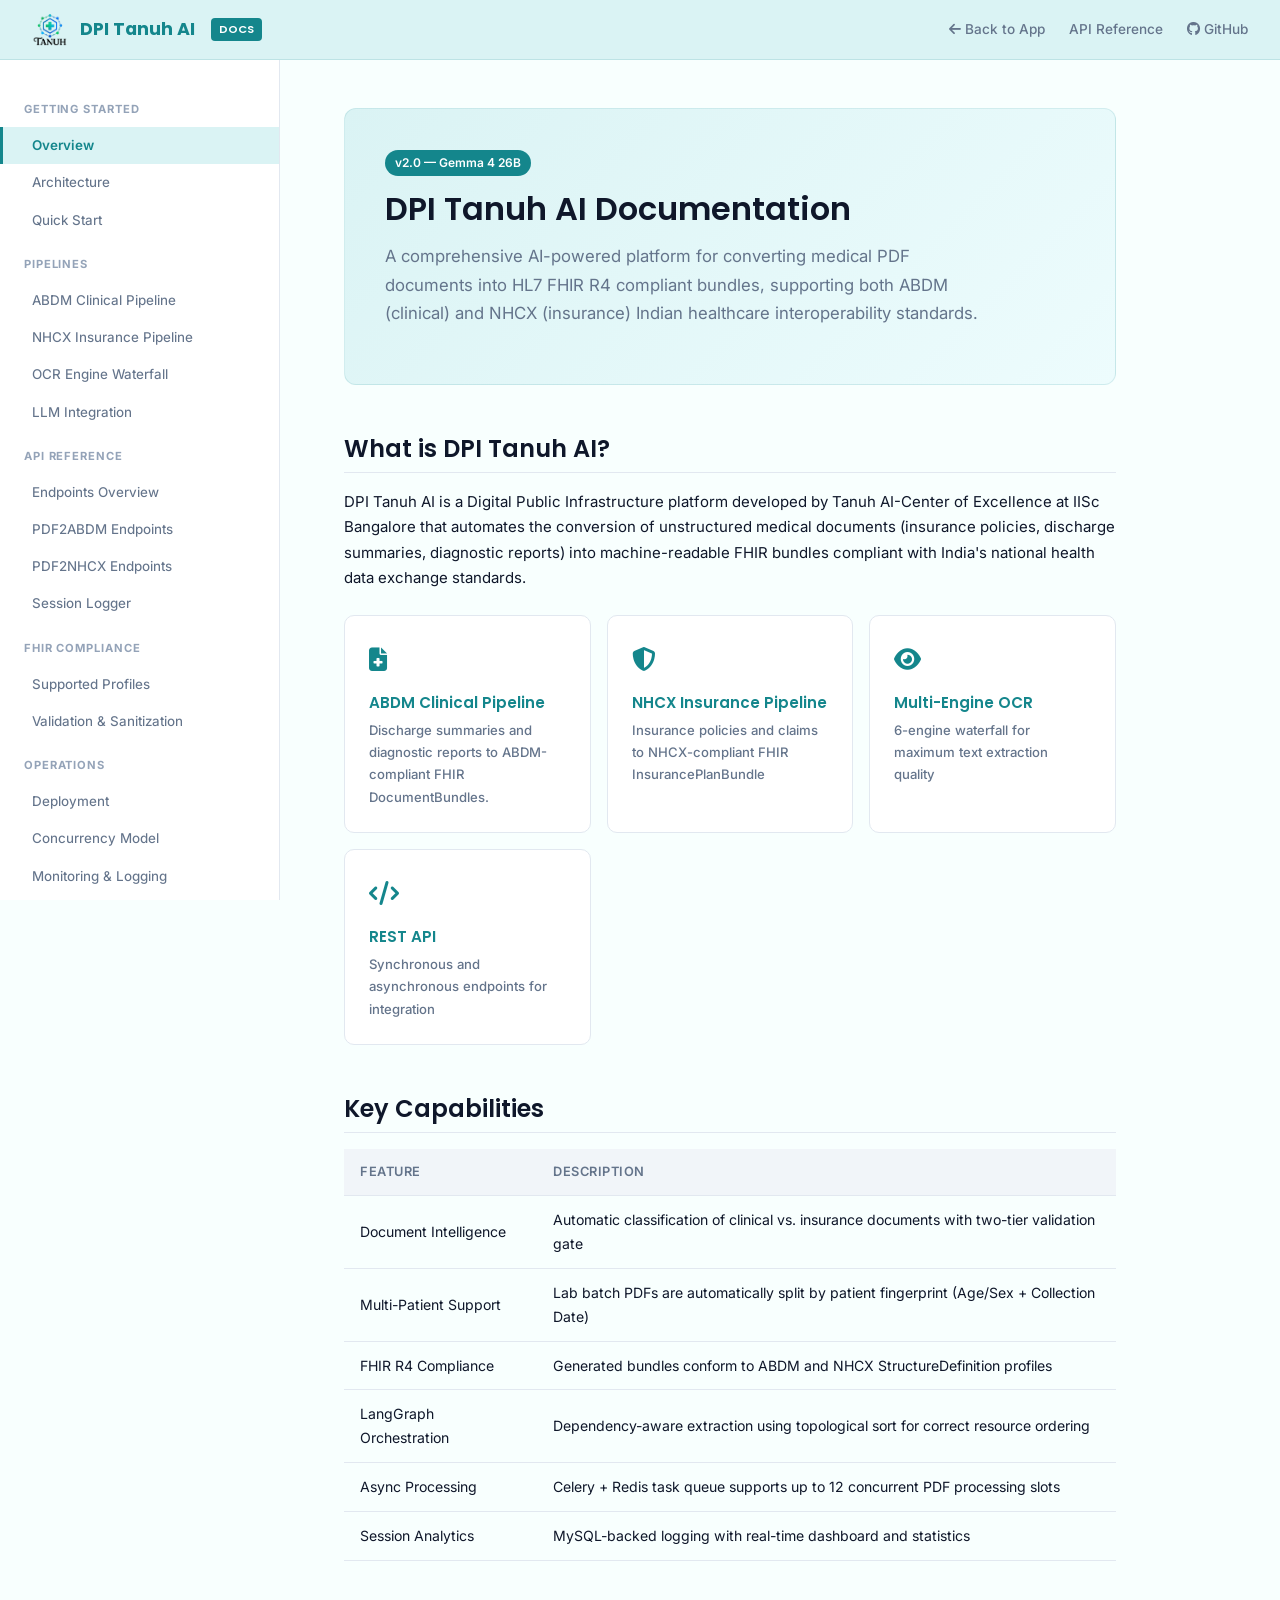
==== frontend/docs/index.html @ 80ee1843 "Documentation part added" ====
<!DOCTYPE html>
<html lang="en">
<head>
    <meta charset="UTF-8">
    <meta name="viewport" content="width=device-width, initial-scale=1.0">
    <title>Documentation | DPI Tanuh AI</title>
    <link rel="icon" type="image/png" href="../assets/tanuh.png">
    <link rel="stylesheet" href="style.css">
    <link href="https://fonts.googleapis.com/css2?family=Inter:wght@400;450;500;600&family=Poppins:wght@600;700&family=JetBrains+Mono:wght@400;600&display=swap" rel="stylesheet">
    <link rel="stylesheet" href="https://cdnjs.cloudflare.com/ajax/libs/font-awesome/6.4.0/css/all.min.css">
</head>
<body>

<!-- Top Bar -->
<nav class="docs-topbar">
    <a href="../index.html" class="topbar-brand">
        <img src="../assets/tanuh.png" alt="Tanuh AI">
        <span>DPI Tanuh AI</span>
        <span class="docs-badge">DOCS</span>
    </a>
    <div class="topbar-links">
        <a href="../index.html"><i class="fas fa-arrow-left"></i> Back to App</a>
        <a href="#api-reference" onclick="navigateTo('api-reference')">API Reference</a>
        <a href="https://github.com/tanuh-bcd" target="_blank"><i class="fab fa-github"></i> GitHub</a>
    </div>
</nav>

<!-- Layout -->
<div class="docs-layout">
    <!-- Sidebar -->
    <aside class="docs-sidebar">
        <div class="sidebar-section">
            <div class="sidebar-section-title">Getting Started</div>
            <a href="#overview" class="sidebar-link active" onclick="navigateTo('overview')">Overview</a>
            <a href="#architecture" class="sidebar-link" onclick="navigateTo('architecture')">Architecture</a>
            <a href="#quickstart" class="sidebar-link" onclick="navigateTo('quickstart')">Quick Start</a>
        </div>
        <div class="sidebar-section">
            <div class="sidebar-section-title">Pipelines</div>
            <a href="#pipeline-abdm" class="sidebar-link" onclick="navigateTo('pipeline-abdm')">ABDM Clinical Pipeline</a>
            <a href="#pipeline-nhcx" class="sidebar-link" onclick="navigateTo('pipeline-nhcx')">NHCX Insurance Pipeline</a>
            <a href="#ocr-engines" class="sidebar-link" onclick="navigateTo('ocr-engines')">OCR Engine Waterfall</a>
            <a href="#llm-integration" class="sidebar-link" onclick="navigateTo('llm-integration')">LLM Integration</a>
        </div>
        <div class="sidebar-section">
            <div class="sidebar-section-title">API Reference</div>
            <a href="#api-reference" class="sidebar-link" onclick="navigateTo('api-reference')">Endpoints Overview</a>
            <a href="#api-abdm" class="sidebar-link" onclick="navigateTo('api-abdm')">PDF2ABDM Endpoints</a>
            <a href="#api-nhcx" class="sidebar-link" onclick="navigateTo('api-nhcx')">PDF2NHCX Endpoints</a>
            <a href="#api-session" class="sidebar-link" onclick="navigateTo('api-session')">Session Logger</a>
        </div>
        <div class="sidebar-section">
            <div class="sidebar-section-title">FHIR Compliance</div>
            <a href="#fhir-profiles" class="sidebar-link" onclick="navigateTo('fhir-profiles')">Supported Profiles</a>
            <a href="#fhir-validation" class="sidebar-link" onclick="navigateTo('fhir-validation')">Validation &amp; Sanitization</a>
        </div>
        <div class="sidebar-section">
            <div class="sidebar-section-title">Operations</div>
            <a href="#deployment" class="sidebar-link" onclick="navigateTo('deployment')">Deployment</a>
            <a href="#concurrency" class="sidebar-link" onclick="navigateTo('concurrency')">Concurrency Model</a>
            <a href="#monitoring" class="sidebar-link" onclick="navigateTo('monitoring')">Monitoring &amp; Logging</a>
        </div>
    </aside>

    <!-- Main Content -->
    <main class="docs-main">

        <!-- Overview Section -->
        <section id="overview" class="doc-section active">
            <div class="docs-hero">
                <span class="version-badge">v2.0 &mdash; Gemma 4 26B</span>
                <h1>DPI Tanuh AI Documentation</h1>
                <p>A comprehensive AI-powered platform for converting medical PDF documents into HL7 FHIR R4 compliant bundles, supporting both ABDM (clinical) and NHCX (insurance) Indian healthcare interoperability standards.</p>
            </div>

            <h2>What is DPI Tanuh AI?</h2>
            <p>DPI Tanuh AI is a Digital Public Infrastructure platform developed by Tanuh AI-Center of Excellence at IISc Bangalore that automates the conversion of unstructured medical documents (insurance policies, discharge summaries, diagnostic reports) into machine-readable FHIR bundles compliant with India's national health data exchange standards.</p>

            <div class="card-grid">
                <a class="doc-card" href="#pipeline-abdm" onclick="navigateTo('pipeline-abdm')">
                    <div class="card-icon"><i class="fas fa-file-medical" style="color: var(--primary)"></i></div>
                    <h4>ABDM Clinical Pipeline</h4>
                    <p>Discharge summaries and diagnostic reports to ABDM-compliant FHIR DocumentBundles.</p>
                </a>
                <a class="doc-card" href="#pipeline-nhcx" onclick="navigateTo('pipeline-nhcx')">
                    <div class="card-icon"><i class="fas fa-shield-alt" style="color: var(--primary)"></i></div>
                    <h4>NHCX Insurance Pipeline</h4>
                    <p>Insurance policies and claims to NHCX-compliant FHIR InsurancePlanBundle</p>
                </a>
                <a class="doc-card" href="#ocr-engines" onclick="navigateTo('ocr-engines')">
                    <div class="card-icon"><i class="fas fa-eye" style="color: var(--primary)"></i></div>
                    <h4>Multi-Engine OCR</h4>
                    <p>6-engine waterfall for maximum text extraction quality</p>
                </a>
                <a class="doc-card" href="#api-reference" onclick="navigateTo('api-reference')">
                    <div class="card-icon"><i class="fas fa-code" style="color: var(--primary)"></i></div>
                    <h4>REST API</h4>
                    <p>Synchronous and asynchronous endpoints for integration</p>
                </a>
            </div>

            <h2>Key Capabilities</h2>
            <table>
                <thead>
                    <tr><th>Feature</th><th>Description</th></tr>
                </thead>
                <tbody>
                    <tr><td>Document Intelligence</td><td>Automatic classification of clinical vs. insurance documents with two-tier validation gate</td></tr>
                    <tr><td>Multi-Patient Support</td><td>Lab batch PDFs are automatically split by patient fingerprint (Age/Sex + Collection Date)</td></tr>
                    <tr><td>FHIR R4 Compliance</td><td>Generated bundles conform to ABDM and NHCX StructureDefinition profiles</td></tr>
                    <tr><td>LangGraph Orchestration</td><td>Dependency-aware extraction using topological sort for correct resource ordering</td></tr>
                    <tr><td>Async Processing</td><td>Celery + Redis task queue supports up to 12 concurrent PDF processing slots</td></tr>
                    <tr><td>Session Analytics</td><td>MySQL-backed logging with real-time dashboard and statistics</td></tr>
                </tbody>
            </table>
        </section>

        <!-- Architecture Section -->
        <section id="architecture" class="doc-section">
            <h1>System Architecture</h1>
            <p>The platform consists of 6 Docker microservices orchestrated via Docker Compose, communicating over an internal Docker network.</p>

            <div class="flow-diagram">
                                        +------------------+
                                        |    Frontend      |
                                        |  (Apache :8080)  |
                                        +--------+---------+
                                                 |
                          +----------------------+----------------------+
                          |                      |                      |
                +---------v--------+   +---------v--------+   +--------v---------+
                |   pdf2abdm       |   |   pdf2nhcx       |   | session-logger   |
                |  (FastAPI :8000) |   |  (FastAPI :8001) |   | (FastAPI :8002)  |
                +---------+--------+   +---------+--------+   +--------+---------+
                          |                      |                      |
                          +----------+-----------+                      |
                                     |                                  |
                          +----------v-----------+           +----------v----------+
                          |     Celery Workers   |           |   Cloud SQL MySQL   |
                          |  (3 replicas x 4)    |           |  (34.14.140.183)    |
                          +----------+-----------+           +---------------------+
                                     |
                          +----------v-----------+
                          |     Redis            |
                          |  (Broker + Backend)  |
                          +----------+-----------+
                                     |
                          +----------v-----------+
                          |   Vertex AI (LLM)    |
                          |   Gemma 4 26B MaaS   |
                          +----------------------+</div>

            <h2>Service Overview</h2>
            <table>
                <thead>
                    <tr><th>Service</th><th>Port</th><th>Role</th></tr>
                </thead>
                <tbody>
                    <tr><td><code>frontend</code></td><td>8080</td><td>Static SPA + reverse proxy (Apache httpd)</td></tr>
                    <tr><td><code>pdf2abdm</code></td><td>8000</td><td>Clinical document pipeline (ABDM profiles)</td></tr>
                    <tr><td><code>pdf2nhcx</code></td><td>8001</td><td>Insurance document pipeline (NHCX profiles)</td></tr>
                    <tr><td><code>celery-worker</code></td><td>&mdash;</td><td>Background task processing (3 replicas, concurrency=4)</td></tr>
                    <tr><td><code>session-logger</code></td><td>8002</td><td>Session logging and analytics API</td></tr>
                    <tr><td><code>redis</code></td><td>6379</td><td>Task broker, result backend, progress store</td></tr>
                </tbody>
            </table>

            <h2>Request Flow</h2>
            <div class="pipeline-steps">
                <div class="pipeline-step">
                    <h4>1. Client Upload</h4>
                    <p>PDF uploaded via frontend or API. Apache proxies to correct backend service.</p>
                </div>
                <div class="pipeline-step">
                    <h4>2. Document Validation Gate</h4>
                    <p>Two-tier classifier (keyword heuristic + LLM fallback) rejects misrouted documents.</p>
                </div>
                <div class="pipeline-step">
                    <h4>3. OCR Extraction</h4>
                    <p>6-engine waterfall extracts text with intelligent fallback for scanned/complex PDFs.</p>
                </div>
                <div class="pipeline-step">
                    <h4>4. LLM-Powered FHIR Extraction</h4>
                    <p>LangGraph StateGraph orchestrates Gemma 4 26B calls in dependency order.</p>
                </div>
                <div class="pipeline-step">
                    <h4>5. Post-Processing &amp; Validation</h4>
                    <p>Sanitization fixes common LLM hallucinations, bundle assembly, PDF embedding.</p>
                </div>
                <div class="pipeline-step">
                    <h4>6. Result Delivery</h4>
                    <p>FHIR bundle stored in Redis (24h TTL), uploaded to GCS, session logged to MySQL.</p>
                </div>
            </div>
        </section>

        <!-- Quick Start Section -->
        <section id="quickstart" class="doc-section">
            <h1>Quick Start</h1>
            <p>Get the platform running locally in minutes with Docker Compose.</p>

            <h2>Prerequisites</h2>
            <ul>
                <li>Docker &amp; Docker Compose v2+</li>
                <li>Google Cloud service account with Vertex AI access</li>
                <li>At least 8GB RAM available for containers</li>
            </ul>

            <h2>Environment Setup</h2>
            <p>Create a <code>.env</code> file in the project root:</p>
            <pre><code>GOOGLE_CLOUD_PROJECT=your-gcp-project-id
GOOGLE_APPLICATION_CREDENTIALS=/path/to/service-account.json
REDIS_URL=redis://redis:6379/0
GCS_BUCKET=your-bucket-name
SESSION_LOGGER_URL=http://session-logger:8002
DB_HOST=34.14.140.183
DB_NAME=nhcx
DB_USER=your-db-user
DB_PASSWORD=your-db-password</code></pre>

            <h2>Launch</h2>
            <pre><code># Clone the repository
git clone https://github.com/tanuh-bcd/NHCX_HACKATHON.git
cd NHCX_HACKATHON

# Start all services
docker compose up --build -d

# Verify services
docker compose ps</code></pre>

            <div class="callout callout-info">
                <strong>Ports</strong>
                Frontend: <code>http://localhost:8080</code> | ABDM API: <code>:8000</code> | NHCX API: <code>:8001</code> | Logger: <code>:8002</code>
            </div>

            <h2>Test a Conversion</h2>
            <pre><code># Synchronous (waits for result)
curl -X POST http://localhost:8080/pdf2nhcx \
  -F "file=@insurance_policy.pdf" \
  -F "model=gemma4"

# Asynchronous (returns task ID immediately)
curl -X POST http://localhost:8080/pdf2nhcx/submit \
  -F "file=@insurance_policy.pdf"

# Poll for result
curl http://localhost:8080/pdf2nhcx/task-result/{task_id}</code></pre>
        </section>

        <!-- ABDM Pipeline Section -->
        <section id="pipeline-abdm" class="doc-section">
            <h1>ABDM Clinical Pipeline</h1>
            <p>The pdf2abdm service converts clinical medical documents (discharge summaries, diagnostic reports) into FHIR R4 DocumentBundles conforming to Ayushman Bharat Digital Mission profiles.</p>

            <h2>Supported Document Types</h2>
            <table>
                <thead>
                    <tr><th>Artifact</th><th>Description</th><th>Mandatory Resources</th></tr>
                </thead>
                <tbody>
                    <tr>
                        <td><code>DischargeSummaryRecord</code></td>
                        <td>Inpatient discharge documents</td>
                        <td>Patient, Encounter, Practitioner, Organization, Condition, Procedure, Observation, DocumentReference</td>
                    </tr>
                    <tr>
                        <td><code>DiagnosticReportRecord</code></td>
                        <td>Lab and imaging reports</td>
                        <td>Patient, Practitioner, Organization, DiagnosticReportLab, Observation, DocumentReference</td>
                    </tr>
                </tbody>
            </table>

            <h2>Pipeline Flow</h2>
            <div class="pipeline-steps">
                <div class="pipeline-step">
                    <h4>1. Multi-Engine OCR</h4>
                    <p>PDF text extraction via 6-engine waterfall. Scanned documents automatically trigger VLM/Tesseract fallback.</p>
                </div>
                <div class="pipeline-step">
                    <h4>2. Patient Grouping (Lab Reports)</h4>
                    <p>For diagnostic batch PDFs: pages grouped by Age/Sex + Collection Date fingerprint. Discharge summaries bypass this step.</p>
                </div>
                <div class="pipeline-step">
                    <h4>3. Document Classification</h4>
                    <p>LLM-based classifier selects clinical artifact type and identifies additional FHIR resources present in the text.</p>
                </div>
                <div class="pipeline-step">
                    <h4>4. LangGraph Extraction</h4>
                    <p>Dependency-resolved workflow extracts each FHIR resource using rulebook-driven prompts. Cross-references maintained via ID registry.</p>
                </div>
                <div class="pipeline-step">
                    <h4>5. Bundle Assembly</h4>
                    <p>Resources assembled into FHIR DocumentBundle with proper fullUrl references, PDF binary embedded as base64.</p>
                </div>
            </div>

            <h2>Multi-Patient Handling</h2>
            <p>Lab batch PDFs (e.g., multiple patients' blood work in one PDF) are detected by the presence of <code>Age/Sex</code> and <code>Collection Date</code> fields. When detected:</p>
            <ul>
                <li>Pages are grouped by patient fingerprint</li>
                <li>Each patient group produces an independent FHIR bundle</li>
                <li>Non-batch documents (discharge summaries) are always treated as single-patient</li>
            </ul>

            <div class="callout callout-warning">
                <strong>Document Gate</strong>
                Non-clinical documents (insurance PDFs, unrelated files) are rejected with HTTP 422 before any LLM processing occurs, saving compute resources.
            </div>
        </section>

        <!-- NHCX Pipeline Section -->
        <section id="pipeline-nhcx" class="doc-section">
            <h1>NHCX Insurance Pipeline</h1>
            <p>The pdf2nhcx service converts insurance documents into FHIR R4 <code>InsurancePlanBundle</code> resources conforming to National Health Claims Exchange standards. All insurance document types are converted into this single bundle format.</p>

            <h2>Input &amp; Output</h2>
            <p>The pipeline accepts any insurance-related PDF document (health insurance policies, claims, etc.) as input. The output is always a single <strong>InsurancePlanBundle</strong> — a FHIR Bundle of type <code>collection</code> containing InsurancePlan, Organization, Condition, DocumentReference, and other relevant resources extracted from the document.</p>

            <h2>Resource Dependency Graph</h2>
            <p>NHCX resources have strict ordering requirements. The pipeline uses topological sorting to ensure dependencies are resolved before dependent resources are extracted:</p>

            <div class="flow-diagram">
  Organization ──────────┐
                         v
  InsurancePlan ─────────┤
                         v
  InsurancePlanBundle ───┘

  Independent: Binary, DocumentReference, Condition, Patient, Practitioner</div>

            <h2>Pipeline Steps</h2>
            <div class="pipeline-steps">
                <div class="pipeline-step">
                    <h4>1. OCR + Distillation</h4>
                    <p>Multi-engine OCR extracts raw text, then 8 LLM calls distill structured information from the entire text.</p>
                </div>
                <div class="pipeline-step">
                    <h4>2. Document Type Gate</h4>
                    <p>Classifier validates the document is actually an insurance document. Clinical docs are rejected with a redirect message.</p>
                </div>
                <div class="pipeline-step">
                    <h4>3. NHCX Resource Selection</h4>
                    <p>LLM identifies which insurance-specific FHIR resources are present in the document.</p>
                </div>
                <div class="pipeline-step">
                    <h4>4. LangGraph Extraction (Dependency-Ordered)</h4>
                    <p>Each resource extracted via dedicated LLM call with NHCX rulebook (StructureDefinition JSON) loaded into prompt context.</p>
                </div>
                <div class="pipeline-step">
                    <h4>5. Sanitization &amp; Assembly</h4>
                    <p><code>sanitize_fhir_resource()</code> fixes hallucinated types, missing required fields, invalid code systems. Bundle assembled with InsurancePlan first.</p>
                </div>
                <div class="pipeline-step">
                    <h4>6. PDF Embedding &amp; Upload</h4>
                    <p>Original PDF embedded as base64 Binary resource. Final bundle uploaded to GCS and cached in Redis.</p>
                </div>
            </div>

            <h2>Rulebook-Driven Extraction</h2>
            <p>Each FHIR resource type has a corresponding StructureDefinition JSON file (40+ rulebooks) loaded into the LLM prompt. This ensures generated resources conform to the exact field constraints, cardinality rules, and terminology bindings defined by NHCX.</p>

            <div class="callout callout-info">
                <strong>Cross-Reference Integrity</strong>
                An <code>id_registry</code> dictionary tracks generated resource IDs across the workflow, ensuring that references (e.g., InsurancePlan referencing Organization) use correct UUIDs.
            </div>
        </section>

        <!-- OCR Engines Section -->
        <section id="ocr-engines" class="doc-section">
            <h1>OCR Engine Waterfall</h1>
            <p>The platform employs a 6-engine waterfall strategy to maximize text extraction quality across diverse PDF types (digital, scanned, handwritten, complex layouts).</p>

            <h2>Engine Priority Order</h2>
            <table>
                <thead>
                    <tr><th>#</th><th>Engine</th><th>Technology</th><th>Best For</th><th>Fallback Trigger</th></tr>
                </thead>
                <tbody>
                    <tr><td>1</td><td><strong>PyPDF</strong></td><td>Native PDF text layer</td><td>Clean digital PDFs</td><td>&lt;50 chars/page (scanned PDF)</td></tr>
                    <tr><td>2</td><td><strong>Chandra2</strong></td><td>VLM 4B (datalab/chandra2)</td><td>Complex layouts, handwriting</td><td>GPU unavailable or model error</td></tr>
                    <tr><td>3</td><td><strong>Docling</strong></td><td>IBM Structural Parser</td><td>Tables, structured documents</td><td>Parse failure or empty output</td></tr>
                    <tr><td>4</td><td><strong>LightOn</strong></td><td>PyMuPDF4LLM</td><td>Fast digital extraction</td><td>Empty or insufficient text</td></tr>
                    <tr><td>5</td><td><strong>Surya</strong></td><td>Transformer OCR</td><td>90+ languages, 2x resolution</td><td>Low confidence scores</td></tr>
                    <tr><td>6</td><td><strong>Chandra</strong></td><td>Tesseract (300 DPI)</td><td>Last resort, any document</td><td>Final fallback (always succeeds)</td></tr>
                </tbody>
            </table>

            <h2>Design Rationale</h2>
            <ul>
                <li><strong>Fast path first:</strong> PyPDF is near-instant for digital PDFs (majority of insurance documents)</li>
                <li><strong>VLM for quality:</strong> Chandra2 (4B parameter model) understands document layout semantically</li>
                <li><strong>Structural parsing:</strong> Docling preserves tables and hierarchical structure</li>
                <li><strong>Never fail:</strong> Tesseract as final fallback ensures every PDF produces some output</li>
            </ul>

            <h2>Output Normalization</h2>
            <p>All engines produce output through a common normalizer that generates uniform Markdown with:</p>
            <ul>
                <li>YAML front-matter (engine used, page count, confidence)</li>
                <li><code>&lt;!-- PAGE N --&gt;</code> markers for page boundaries</li>
                <li>Consistent heading levels and table formatting</li>
            </ul>

            <div class="callout callout-success">
                <strong>GPU Optimization</strong>
                Chandra2 (VLM) requires 8-12GB VRAM. When no GPU is available, the waterfall automatically skips to Docling, maintaining service availability without hardware dependency.
            </div>
        </section>

        <!-- LLM Integration Section -->
        <section id="llm-integration" class="doc-section">
            <h1>LLM Integration</h1>
            <p>The platform uses Google's Gemma 4 26B model via Vertex AI Model-as-a-Service for all inference tasks.</p>

            <h2>Model Configuration</h2>
            <table>
                <thead>
                    <tr><th>Parameter</th><th>Value</th></tr>
                </thead>
                <tbody>
                    <tr><td>Model</td><td><code>publishers/google/models/gemma-4-26b-a4b-it-maas</code></td></tr>
                    <tr><td>Provider</td><td>Google Vertex AI (Model-as-a-Service)</td></tr>
                    <tr><td>Temperature</td><td>0.1 (deterministic extraction)</td></tr>
                    <tr><td>Max Tokens</td><td>65,536</td></tr>
                    <tr><td>Context Window</td><td>128K tokens</td></tr>
                </tbody>
            </table>

            <h2>LangChain Integration</h2>
            <p>Two LangChain wrapper libraries are used:</p>
            <table>
                <thead>
                    <tr><th>Service</th><th>Library</th><th>Class</th></tr>
                </thead>
                <tbody>
                    <tr><td>pdf2abdm</td><td><code>langchain_google_vertexai</code></td><td><code>ChatVertexAI</code></td></tr>
                    <tr><td>pdf2nhcx</td><td><code>langchain_google_genai</code></td><td><code>ChatGoogleGenerativeAI</code></td></tr>
                </tbody>
            </table>
            <p>Both connect to the same Vertex AI backend. Token refresh is handled automatically via <code>get_llm()</code> factory pattern (fresh client per call avoids stale credentials).</p>

            <h2>LLM Call Budget Per Document</h2>
            <table>
                <thead>
                    <tr><th>Stage</th><th>Calls</th><th>Purpose</th></tr>
                </thead>
                <tbody>
                    <tr><td>Distillation</td><td>~8 </td><td>Structured text extraction from raw OCR</td></tr>
                    <tr><td>Classification</td><td>1</td><td>Document type + resource selection</td></tr>
                    <tr><td>FHIR Extraction</td><td>~6</td><td>One call per resource type (Organization, InsurancePlan, etc.)</td></tr>
                    <tr><td><strong>Total</strong></td><td><strong>~15</strong></td><td>Per Insurance PDF</td></tr>
                </tbody>
            </table>

            <h2>LangGraph Workflow</h2>
            <p>The extraction workflow is built as a LangGraph <code>StateGraph</code> with:</p>
            <ul>
                <li><strong>Shared state:</strong> <code>AgentState</code> TypedDict carries text, ID registry, and extracted resources</li>
                <li><strong>Node factory:</strong> <code>create_insurance_node()</code> generates a node for each resource type</li>
                <li><strong>Topological ordering:</strong> Dependencies resolved automatically (Organization before InsurancePlan)</li>
                <li><strong>Assembly node:</strong> Final node collects all resources into ordered bundle</li>
            </ul>
        </section>

        <!-- API Reference Section -->
        <section id="api-reference" class="doc-section">
            <h1>API Reference</h1>
            <p>The platform exposes RESTful APIs through two backend services. All endpoints accept multipart form uploads and return JSON.</p>

            <div class="callout callout-info">
                <strong>Base URL</strong>
                Production: <code>https://dpi.tanuh.ai</code> | Local: <code>http://localhost:8080</code>
            </div>

            <h2>Authentication</h2>
            <p>Currently, the API does not require authentication tokens. Rate limiting is applied at the infrastructure level.</p>

            <h2>Common Response Format</h2>
            <pre><code>{
  "status": "completed" | "failed" | "rejected",
  "task_id": "uuid-string",
  "doc_type": "InsurancePolicy",
  "bundle": { ... FHIR Bundle ... },
  "model_used": "gemma4",
  "error": "string (only on failure)"
}</code></pre>

            <h2>Services</h2>
            <div class="card-grid">
                <a class="doc-card" href="#api-abdm" onclick="navigateTo('api-abdm')">
                    <div class="card-icon"><i class="fas fa-file-medical" style="color: var(--primary)"></i></div>
                    <h4>PDF2ABDM</h4>
                    <p>Clinical documents &rarr; FHIR DocumentBundle</p>
                </a>
                <a class="doc-card" href="#api-nhcx" onclick="navigateTo('api-nhcx')">
                    <div class="card-icon"><i class="fas fa-shield-alt" style="color: var(--primary)"></i></div>
                    <h4>PDF2NHCX</h4>
                    <p>Insurance documents &rarr; FHIR InsurancePlanBundle</p>
                </a>
                <a class="doc-card" href="#api-session" onclick="navigateTo('api-session')">
                    <div class="card-icon"><i class="fas fa-chart-line" style="color: var(--primary)"></i></div>
                    <h4>Session Logger</h4>
                    <p>Analytics, logs, and processing statistics</p>
                </a>
            </div>
        </section>

        <!-- API ABDM Section -->
        <section id="api-abdm" class="doc-section">
            <h1>PDF2ABDM Endpoints</h1>
            <p>Clinical document conversion API. Accepts discharge summaries and diagnostic reports.</p>

            <div class="endpoint-block">
                <div class="endpoint-header">
                    <span class="method method-post">POST</span>
                    <code>/pdf2abdm</code>
                </div>
                <div class="endpoint-body">
                    <p><strong>Synchronous conversion.</strong> Blocks until processing completes (up to 25 minutes for complex documents).</p>
                    <h4>Parameters</h4>
                    <div class="param-list">
                        <div class="param-item">
                            <span class="param-name">file</span>
                            <span><span class="param-type">file (required)</span> &mdash; PDF document to convert</span>
                        </div>
                        <div class="param-item">
                            <span class="param-name">model</span>
                            <span><span class="param-type">string</span> &mdash; LLM model key. Default: <code>gemma4</code></span>
                        </div>
                    </div>
                    <h4>Response</h4>
                    <pre><code>{
  "status": "completed",
  "bundles": [
    { "resourceType": "Bundle", "type": "document", ... }
  ],
  "doc_type": "DischargeSummaryRecord",
  "patient_count": 1
}</code></pre>
                </div>
            </div>

            <div class="endpoint-block">
                <div class="endpoint-header">
                    <span class="method method-post">POST</span>
                    <code>/pdf2abdm/submit</code>
                </div>
                <div class="endpoint-body">
                    <p><strong>Asynchronous submission.</strong> Returns immediately with a task ID for polling.</p>
                    <h4>Response</h4>
                    <pre><code>{
  "task_id": "a1b2c3d4-e5f6-7890-abcd-ef1234567890",
  "status": "queued"
}</code></pre>
                </div>
            </div>

            <div class="endpoint-block">
                <div class="endpoint-header">
                    <span class="method method-get">GET</span>
                    <code>/pdf2abdm/task-status/{task_id}</code>
                </div>
                <div class="endpoint-body">
                    <p><strong>Poll task progress.</strong> Returns current step and percentage.</p>
                    <pre><code>{
  "state": "PROGRESS",
  "step": "LLM Extraction",
  "progress": 50
}</code></pre>
                </div>
            </div>

            <div class="endpoint-block">
                <div class="endpoint-header">
                    <span class="method method-get">GET</span>
                    <code>/pdf2abdm/task-result/{task_id}</code>
                </div>
                <div class="endpoint-body">
                    <p><strong>Retrieve completed result.</strong> Results are cached in Redis for 24 hours.</p>
                </div>
            </div>

            <div class="callout callout-warning">
                <strong>Document Validation</strong>
                Uploading a non-clinical document (e.g., insurance policy) returns HTTP 422 with message: "Wrong service: please resubmit via the NHCX/Insurance pipeline."
            </div>
        </section>

        <!-- API NHCX Section -->
        <section id="api-nhcx" class="doc-section">
            <h1>PDF2NHCX Endpoints</h1>
            <p>Insurance document conversion API. Accepts health insurance policies, pre-authorization forms, and claims.</p>

            <div class="endpoint-block">
                <div class="endpoint-header">
                    <span class="method method-post">POST</span>
                    <code>/pdf2nhcx</code>
                </div>
                <div class="endpoint-body">
                    <p><strong>Synchronous conversion.</strong> Processes insurance PDF and returns FHIR InsurancePlanBundle.</p>
                    <h4>Parameters</h4>
                    <div class="param-list">
                        <div class="param-item">
                            <span class="param-name">file</span>
                            <span><span class="param-type">file (required)</span> &mdash; Insurance PDF document</span>
                        </div>
                        <div class="param-item">
                            <span class="param-name">model</span>
                            <span><span class="param-type">string</span> &mdash; LLM model key. Default: <code>gemma4</code></span>
                        </div>
                    </div>
                    <h4>Response</h4>
                    <pre><code>{
  "status": "completed",
  "doc_type": "InsurancePolicy",
  "bundle": {
    "resourceType": "Bundle",
    "type": "collection",
    "entry": [ ... ]
  },
  "model_used": "gemma4"
}</code></pre>
                </div>
            </div>

            <div class="endpoint-block">
                <div class="endpoint-header">
                    <span class="method method-post">POST</span>
                    <code>/pdf2nhcx/submit</code>
                </div>
                <div class="endpoint-body">
                    <p><strong>Asynchronous submission.</strong> Queues processing via Celery and returns task ID.</p>
                    <pre><code>{
  "task_id": "f7e6d5c4-b3a2-1098-fedc-ba9876543210",
  "status": "queued"
}</code></pre>
                </div>
            </div>

            <div class="endpoint-block">
                <div class="endpoint-header">
                    <span class="method method-get">GET</span>
                    <code>/pdf2nhcx/task-status/{task_id}</code>
                </div>
                <div class="endpoint-body">
                    <p><strong>Poll task progress.</strong></p>
                    <pre><code>{
  "state": "PROGRESS",
  "step": "LLM Extraction",
  "progress": 50,
  "task_id": "f7e6d5c4-..."
}</code></pre>
                </div>
            </div>

            <div class="endpoint-block">
                <div class="endpoint-header">
                    <span class="method method-get">GET</span>
                    <code>/pdf2nhcx/task-result/{task_id}</code>
                </div>
                <div class="endpoint-body">
                    <p><strong>Retrieve completed result.</strong> Includes full FHIR bundle, GCS URI, and model used.</p>
                </div>
            </div>
        </section>

        <!-- API Session Logger Section -->
        <section id="api-session" class="doc-section">
            <h1>Session Logger API</h1>
            <p>Logging and analytics service for tracking all document processing sessions.</p>

            <div class="endpoint-block">
                <div class="endpoint-header">
                    <span class="method method-post">POST</span>
                    <code>/session-logger/log</code>
                </div>
                <div class="endpoint-body">
                    <p><strong>Record a processing session.</strong> Called automatically by pipeline services (fire-and-forget).</p>
                    <h4>Request Body</h4>
                    <pre><code>{
  "service": "pdf2nhcx",
  "ip_address": "192.168.1.1",
  "pdf_location": "pdf_uploads/nhcx/policy.pdf",
  "json_location": "json_output/nhcx/FHIR_BUNDLE.json"
}</code></pre>
                </div>
            </div>

            <div class="endpoint-block">
                <div class="endpoint-header">
                    <span class="method method-get">GET</span>
                    <code>/session-logger/logs</code>
                </div>
                <div class="endpoint-body">
                    <p><strong>Retrieve session logs.</strong> Supports pagination and filtering.</p>
                </div>
            </div>

            <div class="endpoint-block">
                <div class="endpoint-header">
                    <span class="method method-get">GET</span>
                    <code>/session-logger/logs/stats</code>
                </div>
                <div class="endpoint-body">
                    <p><strong>Get aggregate statistics.</strong> Total conversions, success rates, processing times.</p>
                </div>
            </div>
        </section>

        <!-- FHIR Profiles Section -->
        <section id="fhir-profiles" class="doc-section">
            <h1>Supported FHIR Profiles</h1>
            <p>The platform generates resources conforming to India-specific FHIR R4 profiles defined by NRCeS(National Resource Centre for EHR Standards).</p>

            <h2>ABDM Clinical Profiles</h2>
            <table>
                <thead>
                    <tr><th>Resource</th><th>Profile</th><th>Description</th></tr>
                </thead>
                <tbody>
                    <tr><td>Patient</td><td>ABDM Patient</td><td>Demographics with Aadhaar/ABHA identifiers</td></tr>
                    <tr><td>Practitioner</td><td>ABDM Practitioner</td><td>Provider with MCI registration number</td></tr>
                    <tr><td>Organization</td><td>ABDM Organization</td><td>Healthcare facility with HFR ID</td></tr>
                    <tr><td>Encounter</td><td>ABDM Encounter</td><td>Inpatient/outpatient encounter context</td></tr>
                    <tr><td>Condition</td><td>ABDM Condition</td><td>Diagnosis with ICD-10/SNOMED codes</td></tr>
                    <tr><td>Procedure</td><td>ABDM Procedure</td><td>Surgical/medical procedures performed</td></tr>
                    <tr><td>Observation</td><td>ABDM Observation</td><td>Lab results, vitals, clinical findings</td></tr>
                    <tr><td>DiagnosticReport</td><td>ABDM DiagnosticReportLab</td><td>Lab panel results with reference ranges</td></tr>
                    <tr><td>MedicationRequest</td><td>ABDM MedicationRequest</td><td>Prescription medications</td></tr>
                    <tr><td>DocumentReference</td><td>ABDM DocumentReference</td><td>Pointer to source document</td></tr>
                </tbody>
            </table>

            <h2>NHCX Insurance Profiles</h2>
            <table>
                <thead>
                    <tr><th>Resource</th><th>Profile</th><th>Description</th></tr>
                </thead>
                <tbody>
                    <tr><td>InsurancePlan</td><td>NHCX InsurancePlan</td><td>Policy details, coverage, benefits, exclusions</td></tr>
                    <tr><td>Organization</td><td>NHCX Organization</td><td>Insurance company with IRDAI registration</td></tr>
                    <tr><td>Patient</td><td>NHCX Patient</td><td>Policyholder demographics</td></tr>
                    <tr><td>Condition</td><td>NHCX Condition</td><td>Pre-existing conditions, exclusions</td></tr>
                    <tr><td>Binary</td><td>FHIR Binary</td><td>Base64-encoded source PDF</td></tr>
                    <tr><td>DocumentReference</td><td>NHCX DocumentReference</td><td>Metadata about the source document</td></tr>
                </tbody>
            </table>

            <h2>Terminology Bindings</h2>
            <ul>
                <li><strong>ICD-10:</strong> Diagnosis coding (Condition resources)</li>
                <li><strong>SNOMED CT:</strong> Clinical findings and procedures</li>
                <li><strong>LOINC:</strong> Laboratory observation codes</li>
                <li><strong>IRDAI Codes:</strong> Insurance plan and coverage types</li>
                <li><strong>NHA Value Sets:</strong> India-specific extensions and identifiers</li>
            </ul>
        </section>

        <!-- FHIR Validation Section -->
        <section id="fhir-validation" class="doc-section">
            <h1>Validation &amp; Sanitization</h1>
            <p>LLM-generated FHIR resources undergo multi-layer validation and correction before inclusion in the final bundle.</p>

            <h2>Sanitization Pipeline</h2>
            <p>The <code>sanitize_fhir_resource()</code> function addresses common LLM hallucinations:</p>
            <table>
                <thead>
                    <tr><th>Issue</th><th>Fix Applied</th></tr>
                </thead>
                <tbody>
                    <tr><td>Wrong <code>resourceType</code></td><td>Corrected to match expected type</td></tr>
                    <tr><td>Missing required fields</td><td>Populated with sensible defaults</td></tr>
                    <tr><td>Invalid code systems</td><td>Replaced with correct canonical URLs</td></tr>
                    <tr><td>Broken internal references</td><td>Resolved using ID registry</td></tr>
                    <tr><td>Incorrect date formats</td><td>Normalized to FHIR dateTime format</td></tr>
                    <tr><td>Hallucinated extensions</td><td>Removed if not in profile</td></tr>
                </tbody>
            </table>

            <h2>Rulebook Enforcement</h2>
            <p>Each resource extraction uses a StructureDefinition JSON (rulebook) that specifies:</p>
            <ul>
                <li>Required vs. optional fields (cardinality <code>1..1</code> vs <code>0..*</code>)</li>
                <li>Allowed value sets and code systems</li>
                <li>Data type constraints (string, dateTime, Reference, etc.)</li>
                <li>Slicing rules for complex types</li>
            </ul>

            <div class="callout callout-info">
                <strong>40+ Rulebooks</strong>
                The <code>pdf2nhcx/rulebooks_updated/</code> directory contains StructureDefinition JSONs for every supported NHCX resource type, loaded dynamically based on document classification.
            </div>
        </section>

        <!-- Deployment Section -->
        <section id="deployment" class="doc-section">
            <h1>Deployment</h1>
            <p>The platform is containerized with Docker and orchestrated via Docker Compose for both development and production environments.</p>

            <h2>Docker Services</h2>
            <pre><code># docker-compose.yml services
services:
  redis:          # Message broker + result backend
  pdf2abdm:       # Clinical pipeline (port 8000)
  pdf2nhcx:       # Insurance pipeline (port 8001)
  celery-worker:  # 3 replicas, concurrency=4
  frontend:       # Apache reverse proxy (port 8080)
  session-logger: # Analytics API (port 8002)</code></pre>

            <h2>Resource Requirements</h2>
            <table>
                <thead>
                    <tr><th>Service</th><th>CPU</th><th>Memory</th><th>Notes</th></tr>
                </thead>
                <tbody>
                    <tr><td>pdf2abdm / pdf2nhcx</td><td>2 cores</td><td>4GB</td><td>OCR engines may spike during processing</td></tr>
                    <tr><td>celery-worker (each)</td><td>2 cores</td><td>4GB</td><td>3 replicas recommended for production</td></tr>
                    <tr><td>redis</td><td>1 core</td><td>512MB</td><td>Increase for high-throughput scenarios</td></tr>
                    <tr><td>frontend</td><td>0.5 core</td><td>128MB</td><td>Static file serving only</td></tr>
                    <tr><td>session-logger</td><td>0.5 core</td><td>256MB</td><td>Lightweight logging service</td></tr>
                </tbody>
            </table>

            <h2>Environment Variables</h2>
            <table>
                <thead>
                    <tr><th>Variable</th><th>Required</th><th>Description</th></tr>
                </thead>
                <tbody>
                    <tr><td><code>GOOGLE_CLOUD_PROJECT</code></td><td>Yes</td><td>GCP project ID for Vertex AI</td></tr>
                    <tr><td><code>GOOGLE_APPLICATION_CREDENTIALS</code></td><td>Yes</td><td>Path to service account JSON</td></tr>
                    <tr><td><code>REDIS_URL</code></td><td>Yes</td><td>Redis connection string</td></tr>
                    <tr><td><code>GCS_BUCKET</code></td><td>Yes</td><td>GCS bucket for output storage</td></tr>
                    <tr><td><code>DB_HOST</code></td><td>Yes</td><td>MySQL host for session logs</td></tr>
                    <tr><td><code>TASK_RESULT_TTL</code></td><td>No</td><td>Redis result cache TTL (default: 86400s)</td></tr>
                    <tr><td><code>MAX_FILE_SIZE_MB</code></td><td>No</td><td>Upload size limit (default: 50MB)</td></tr>
                </tbody>
            </table>

            <h2>Production Deployment</h2>
            <pre><code># Build and deploy
docker compose -f docker-compose.yml up --build -d

# Scale workers for higher throughput
docker compose up -d --scale celery-worker=5

# View logs
docker compose logs -f pdf2nhcx celery-worker</code></pre>
        </section>

        <!-- Concurrency Section -->
        <section id="concurrency" class="doc-section">
            <h1>Concurrency Model</h1>
            <p>The platform handles concurrent document processing through Celery distributed task queues backed by Redis.</p>

            <h2>Architecture</h2>
            <div class="flow-diagram">
  User A uploads ──┐
  User B uploads ──┤──→ [Redis Queue (FIFO)] ──→ [Worker 1] ──→ Result A
  User C uploads ──┘                          ──→ [Worker 2] ──→ Result B
                                              ──→ [Worker 3] ──→ Result C</div>

            <h2>Default Configuration</h2>
            <table>
                <thead>
                    <tr><th>Setting</th><th>Value</th><th>Effect</th></tr>
                </thead>
                <tbody>
                    <tr><td>Worker replicas</td><td>3</td><td>3 independent Celery worker containers</td></tr>
                    <tr><td>Concurrency per worker</td><td>4</td><td>4 prefork processes per container</td></tr>
                    <tr><td><strong>Total slots</strong></td><td><strong>12</strong></td><td>12 PDFs can process simultaneously</td></tr>
                    <tr><td>Task time limit</td><td>1800s (30min)</td><td>Hard kill after 30 minutes</td></tr>
                    <tr><td>Soft time limit</td><td>1740s (29min)</td><td>SoftTimeLimitExceeded raised at 29 min</td></tr>
                </tbody>
            </table>

            <h2>Scaling</h2>
            <pre><code># Scale to 5 workers (20 concurrent slots)
docker compose up -d --scale celery-worker=5

# Monitor queue depth
docker exec redis redis-cli LLEN celery</code></pre>

            <div class="callout callout-warning">
                <strong>Bottleneck: Vertex AI Rate Limits</strong>
                The actual throughput ceiling is not infrastructure but Vertex AI API quotas. Each PDF requires ~15 LLM calls. With default quotas, effective throughput is approximately 3-4 concurrent conversions regardless of worker count.
            </div>

            <h2>Progress Tracking</h2>
            <p>Each task reports progress through Celery state updates:</p>
            <table>
                <thead>
                    <tr><th>Step</th><th>Progress</th><th>Description</th></tr>
                </thead>
                <tbody>
                    <tr><td>OCR</td><td>15%</td><td>Text extraction in progress</td></tr>
                    <tr><td>Classifying document</td><td>30%</td><td>Resource type identification</td></tr>
                    <tr><td>LLM Extraction</td><td>50%</td><td>FHIR resource generation</td></tr>
                    <tr><td>Storing results</td><td>95%</td><td>Redis + GCS upload</td></tr>
                    <tr><td>Completed</td><td>100%</td><td>Ready for retrieval</td></tr>
                </tbody>
            </table>
        </section>

        <!-- Monitoring Section -->
        <section id="monitoring" class="doc-section">
            <h1>Monitoring &amp; Logging</h1>
            <p>The platform includes built-in session logging and a real-time dashboard for operational visibility.</p>

            <h2>Session Logger</h2>
            <p>Every document processing session (success or failure) is logged to Cloud SQL MySQL:</p>
            <table>
                <thead>
                    <tr><th>Field</th><th>Type</th><th>Description</th></tr>
                </thead>
                <tbody>
                    <tr><td><code>id</code></td><td>INT (PK)</td><td>Auto-increment session ID</td></tr>
                    <tr><td><code>service</code></td><td>VARCHAR</td><td><code>pdf2abdm</code> or <code>pdf2nhcx</code></td></tr>
                    <tr><td><code>ip_address</code></td><td>VARCHAR</td><td>Client IP address</td></tr>
                    <tr><td><code>pdf_location</code></td><td>TEXT</td><td>GCS path of uploaded PDF</td></tr>
                    <tr><td><code>json_location</code></td><td>TEXT</td><td>GCS path of output FHIR bundle</td></tr>
                    <tr><td><code>created_at</code></td><td>TIMESTAMP</td><td>Processing timestamp</td></tr>
                </tbody>
            </table>

            <h2>Dashboard</h2>
            <p>The frontend Dashboard tab provides real-time statistics:</p>
            <ul>
                <li>Total documents processed (ABDM + NHCX)</li>
                <li>Success/failure rates</li>
                <li>Processing time distributions</li>
                <li>Service-wise breakdown</li>
            </ul>

            <h2>Container Logs</h2>
            <pre><code># All services
docker compose logs -f

# Specific service with timestamps
docker compose logs -f --timestamps pdf2nhcx

# Celery worker task execution
docker compose logs -f celery-worker | grep "Task"</code></pre>

            <h2>Health Checks</h2>
            <pre><code># Service health
curl http://localhost:8000/health  # pdf2abdm
curl http://localhost:8001/health  # pdf2nhcx

# Redis connectivity
docker exec redis redis-cli ping

# Queue depth (pending tasks)
docker exec redis redis-cli LLEN celery</code></pre>
        </section>

    </main>
</div>

<script>
function navigateTo(sectionId) {
    document.querySelectorAll('.doc-section').forEach(s => s.classList.remove('active'));
    document.querySelectorAll('.sidebar-link').forEach(l => l.classList.remove('active'));

    const section = document.getElementById(sectionId);
    if (section) {
        section.classList.add('active');
        section.scrollIntoView({ behavior: 'smooth', block: 'start' });
    }

    const link = document.querySelector(`a[onclick="navigateTo('${sectionId}')"]`);
    if (link) link.classList.add('active');

    history.replaceState(null, '', '#' + sectionId);
}

// Handle direct URL with hash
window.addEventListener('load', () => {
    const hash = window.location.hash.slice(1);
    if (hash) navigateTo(hash);
});
</script>

</body>
</html>
---- frontend/docs/style.css ----
:root {
    --primary: #14868C;
    --primary-hover: #0E6C71;
    --primary-light: #DAF3F4;
    --bg-color: #f8fffe;
    --card-bg: #ffffff;
    --text-dark: #0f172a;
    --text-light: #64748b;
    --text-muted: #94a3b8;
    --border: #e2e8f0;
    --border-light: #f1f5f9;
    --success: #10b981;
    --warning: #f59e0b;
    --error: #ef4444;
    --info: #3b82f6;
    --code-bg: #1e293b;
    --sidebar-width: 280px;
}

* { box-sizing: border-box; margin: 0; padding: 0; }

body {
    font-family: 'Inter', system-ui, -apple-system, sans-serif;
    background: var(--bg-color);
    color: var(--text-dark);
    line-height: 1.7;
    font-size: 15px;
}

h1, h2, h3, h4, h5, h6 {
    font-family: 'Poppins', system-ui, sans-serif;
    font-weight: 600;
    line-height: 1.3;
}

/* Top Navigation Bar */
.docs-topbar {
    position: fixed;
    top: 0;
    left: 0;
    right: 0;
    height: 60px;
    background: var(--primary-light);
    border-bottom: 1px solid rgba(20, 134, 140, 0.15);
    display: flex;
    align-items: center;
    justify-content: space-between;
    padding: 0 2rem;
    z-index: 1000;
    backdrop-filter: blur(8px);
}

.topbar-brand {
    display: flex;
    align-items: center;
    gap: 12px;
    text-decoration: none;
    color: var(--text-dark);
}

.topbar-brand img {
    height: 32px;
}

.topbar-brand span {
    font-family: 'Poppins', sans-serif;
    font-weight: 700;
    font-size: 1.1rem;
    color: var(--primary);
}

.topbar-brand .docs-badge {
    font-size: 0.7rem;
    font-weight: 600;
    background: var(--primary);
    color: white;
    padding: 2px 8px;
    border-radius: 4px;
    margin-left: 4px;
}

.topbar-links {
    display: flex;
    align-items: center;
    gap: 1.5rem;
}

.topbar-links a {
    color: var(--text-light);
    text-decoration: none;
    font-size: 0.85rem;
    font-weight: 500;
    transition: color 0.2s;
}

.topbar-links a:hover { color: var(--primary); }

/* Layout */
.docs-layout {
    display: flex;
    margin-top: 60px;
    min-height: calc(100vh - 60px);
}

/* Sidebar */
.docs-sidebar {
    position: fixed;
    top: 60px;
    left: 0;
    width: var(--sidebar-width);
    height: calc(100vh - 60px);
    overflow-y: auto;
    background: white;
    border-right: 1px solid var(--border);
    padding: 1.5rem 0;
    z-index: 900;
}

.sidebar-section {
    margin-bottom: 0.5rem;
}

.sidebar-section-title {
    font-size: 0.7rem;
    font-weight: 700;
    text-transform: uppercase;
    letter-spacing: 0.08em;
    color: var(--text-muted);
    padding: 0.5rem 1.5rem;
    margin-top: 0.5rem;
}

.sidebar-link {
    display: block;
    padding: 0.45rem 1.5rem 0.45rem 1.8rem;
    color: var(--text-light);
    text-decoration: none;
    font-size: 0.84rem;
    font-weight: 450;
    border-left: 3px solid transparent;
    transition: all 0.15s;
}

.sidebar-link:hover {
    color: var(--primary);
    background: var(--primary-light);
}

.sidebar-link.active {
    color: var(--primary);
    border-left-color: var(--primary);
    background: var(--primary-light);
    font-weight: 600;
}

/* Main Content */
.docs-main {
    margin-left: var(--sidebar-width);
    flex: 1;
    padding: 3rem 4rem;
    max-width: 900px;
}

.docs-main h1 {
    font-size: 2rem;
    margin-bottom: 0.5rem;
    color: var(--text-dark);
}

.docs-main h2 {
    font-size: 1.5rem;
    margin-top: 3rem;
    margin-bottom: 1rem;
    padding-bottom: 0.5rem;
    border-bottom: 1px solid var(--border);
    color: var(--text-dark);
}

.docs-main h3 {
    font-size: 1.15rem;
    margin-top: 2rem;
    margin-bottom: 0.75rem;
    color: var(--text-dark);
}

.docs-main p {
    margin-bottom: 1rem;
    color: var(--text-dark);
}

.docs-main ul, .docs-main ol {
    margin-bottom: 1rem;
    padding-left: 1.5rem;
}

.docs-main li { margin-bottom: 0.4rem; }

.docs-main a {
    color: var(--primary);
    text-decoration: none;
    font-weight: 500;
}

.docs-main a:hover { text-decoration: underline; }

/* Hero section */
.docs-hero {
    background: linear-gradient(135deg, var(--primary-light) 0%, #edfcfd 100%);
    border: 1px solid rgba(20, 134, 140, 0.12);
    border-radius: 12px;
    padding: 2.5rem;
    margin-bottom: 2.5rem;
}

.docs-hero h1 { margin-bottom: 0.75rem; }

.docs-hero p {
    font-size: 1.05rem;
    color: var(--text-light);
    max-width: 600px;
}

.version-badge {
    display: inline-block;
    background: var(--primary);
    color: white;
    font-size: 0.75rem;
    font-weight: 600;
    padding: 3px 10px;
    border-radius: 20px;
    margin-bottom: 0.75rem;
}

/* Cards grid */
.card-grid {
    display: grid;
    grid-template-columns: repeat(auto-fill, minmax(240px, 1fr));
    gap: 1rem;
    margin: 1.5rem 0;
}

.doc-card {
    background: white;
    border: 1px solid var(--border);
    border-radius: 10px;
    padding: 1.5rem;
    text-decoration: none;
    color: var(--text-dark);
    transition: all 0.2s;
}

.doc-card:hover {
    border-color: var(--primary);
    box-shadow: 0 4px 12px rgba(20, 134, 140, 0.1);
    transform: translateY(-2px);
    text-decoration: none;
}

.doc-card .card-icon {
    font-size: 1.5rem;
    margin-bottom: 0.75rem;
}

.doc-card h4 {
    font-size: 0.95rem;
    margin-bottom: 0.4rem;
}

.doc-card p {
    font-size: 0.82rem;
    color: var(--text-light);
    margin: 0;
}

/* Code blocks */
pre {
    background: var(--code-bg);
    border-radius: 8px;
    padding: 1.25rem;
    overflow-x: auto;
    margin: 1rem 0 1.5rem;
    font-size: 0.84rem;
    line-height: 1.6;
}

code {
    font-family: 'JetBrains Mono', 'Fira Code', monospace;
    font-size: 0.84rem;
}

:not(pre) > code {
    background: var(--primary-light);
    color: var(--primary-hover);
    padding: 2px 6px;
    border-radius: 4px;
    font-size: 0.82rem;
}

pre code {
    color: #e2e8f0;
    background: none;
    padding: 0;
}

/* Tables */
table {
    width: 100%;
    border-collapse: collapse;
    margin: 1rem 0 1.5rem;
    font-size: 0.88rem;
}

th, td {
    padding: 0.75rem 1rem;
    text-align: left;
    border-bottom: 1px solid var(--border);
}

th {
    font-weight: 600;
    font-size: 0.8rem;
    text-transform: uppercase;
    letter-spacing: 0.04em;
    color: var(--text-light);
    background: var(--border-light);
}

/* Method badges */
.method {
    display: inline-block;
    font-size: 0.7rem;
    font-weight: 700;
    padding: 2px 8px;
    border-radius: 4px;
    font-family: 'JetBrains Mono', monospace;
}

.method-get { background: #dcfce7; color: #166534; }
.method-post { background: #dbeafe; color: #1e40af; }
.method-put { background: #fef3c7; color: #92400e; }
.method-delete { background: #fee2e2; color: #991b1b; }

/* Status badges */
.status-badge {
    display: inline-block;
    font-size: 0.72rem;
    font-weight: 600;
    padding: 2px 8px;
    border-radius: 12px;
}

.status-success { background: #dcfce7; color: #166534; }
.status-warning { background: #fef3c7; color: #92400e; }
.status-info { background: #dbeafe; color: #1e40af; }

/* Callout boxes */
.callout {
    border-radius: 8px;
    padding: 1rem 1.25rem;
    margin: 1.5rem 0;
    border-left: 4px solid;
    font-size: 0.9rem;
}

.callout-info { background: #eff6ff; border-color: var(--info); }
.callout-warning { background: #fffbeb; border-color: var(--warning); }
.callout-success { background: #ecfdf5; border-color: var(--success); }
.callout-error { background: #fef2f2; border-color: var(--error); }

.callout strong { display: block; margin-bottom: 0.25rem; }

/* Architecture diagram */
.arch-diagram {
    background: white;
    border: 1px solid var(--border);
    border-radius: 10px;
    padding: 2rem;
    margin: 1.5rem 0;
    text-align: center;
}

.arch-diagram img {
    max-width: 100%;
    border-radius: 6px;
}

/* Flow diagram (text-based) */
.flow-diagram {
    background: var(--code-bg);
    border-radius: 8px;
    padding: 1.5rem;
    margin: 1.5rem 0;
    font-family: 'JetBrains Mono', monospace;
    font-size: 0.8rem;
    color: #e2e8f0;
    overflow-x: auto;
    white-space: pre;
    line-height: 1.5;
}

/* Section content visibility */
.doc-section { display: none; }
.doc-section.active { display: block; }

/* Responsive */
@media (max-width: 768px) {
    .docs-sidebar { display: none; }
    .docs-main {
        margin-left: 0;
        padding: 2rem 1.5rem;
    }
    .card-grid {
        grid-template-columns: 1fr;
    }
}

/* Scrollbar */
.docs-sidebar::-webkit-scrollbar { width: 4px; }
.docs-sidebar::-webkit-scrollbar-thumb { background: var(--border); border-radius: 2px; }

/* Endpoint block */
.endpoint-block {
    background: white;
    border: 1px solid var(--border);
    border-radius: 8px;
    margin: 1.5rem 0;
    overflow: hidden;
}

.endpoint-header {
    display: flex;
    align-items: center;
    gap: 0.75rem;
    padding: 0.75rem 1.25rem;
    background: var(--border-light);
    border-bottom: 1px solid var(--border);
    font-family: 'JetBrains Mono', monospace;
    font-size: 0.85rem;
}

.endpoint-body { padding: 1.25rem; }
.endpoint-body p { font-size: 0.88rem; }

/* Parameter list */
.param-list { margin: 0.75rem 0; }

.param-item {
    display: flex;
    gap: 0.75rem;
    padding: 0.5rem 0;
    border-bottom: 1px solid var(--border-light);
    font-size: 0.85rem;
}

.param-name {
    font-family: 'JetBrains Mono', monospace;
    font-weight: 600;
    min-width: 120px;
    color: var(--primary-hover);
}

.param-type {
    font-size: 0.75rem;
    color: var(--text-muted);
    font-style: italic;
}

/* Pipeline step */
.pipeline-steps {
    position: relative;
    padding-left: 2rem;
    margin: 1.5rem 0;
}

.pipeline-step {
    position: relative;
    padding: 1rem 0 1.5rem;
    border-left: 2px solid var(--border);
    padding-left: 1.5rem;
}

.pipeline-step:last-child { border-left-color: transparent; }

.pipeline-step::before {
    content: '';
    position: absolute;
    left: -7px;
    top: 1.2rem;
    width: 12px;
    height: 12px;
    border-radius: 50%;
    background: var(--primary);
    border: 2px solid white;
    box-shadow: 0 0 0 2px var(--primary);
}

.pipeline-step h4 {
    font-size: 0.92rem;
    margin-bottom: 0.3rem;
}

.pipeline-step p {
    font-size: 0.85rem;
    color: var(--text-light);
    margin: 0;
}
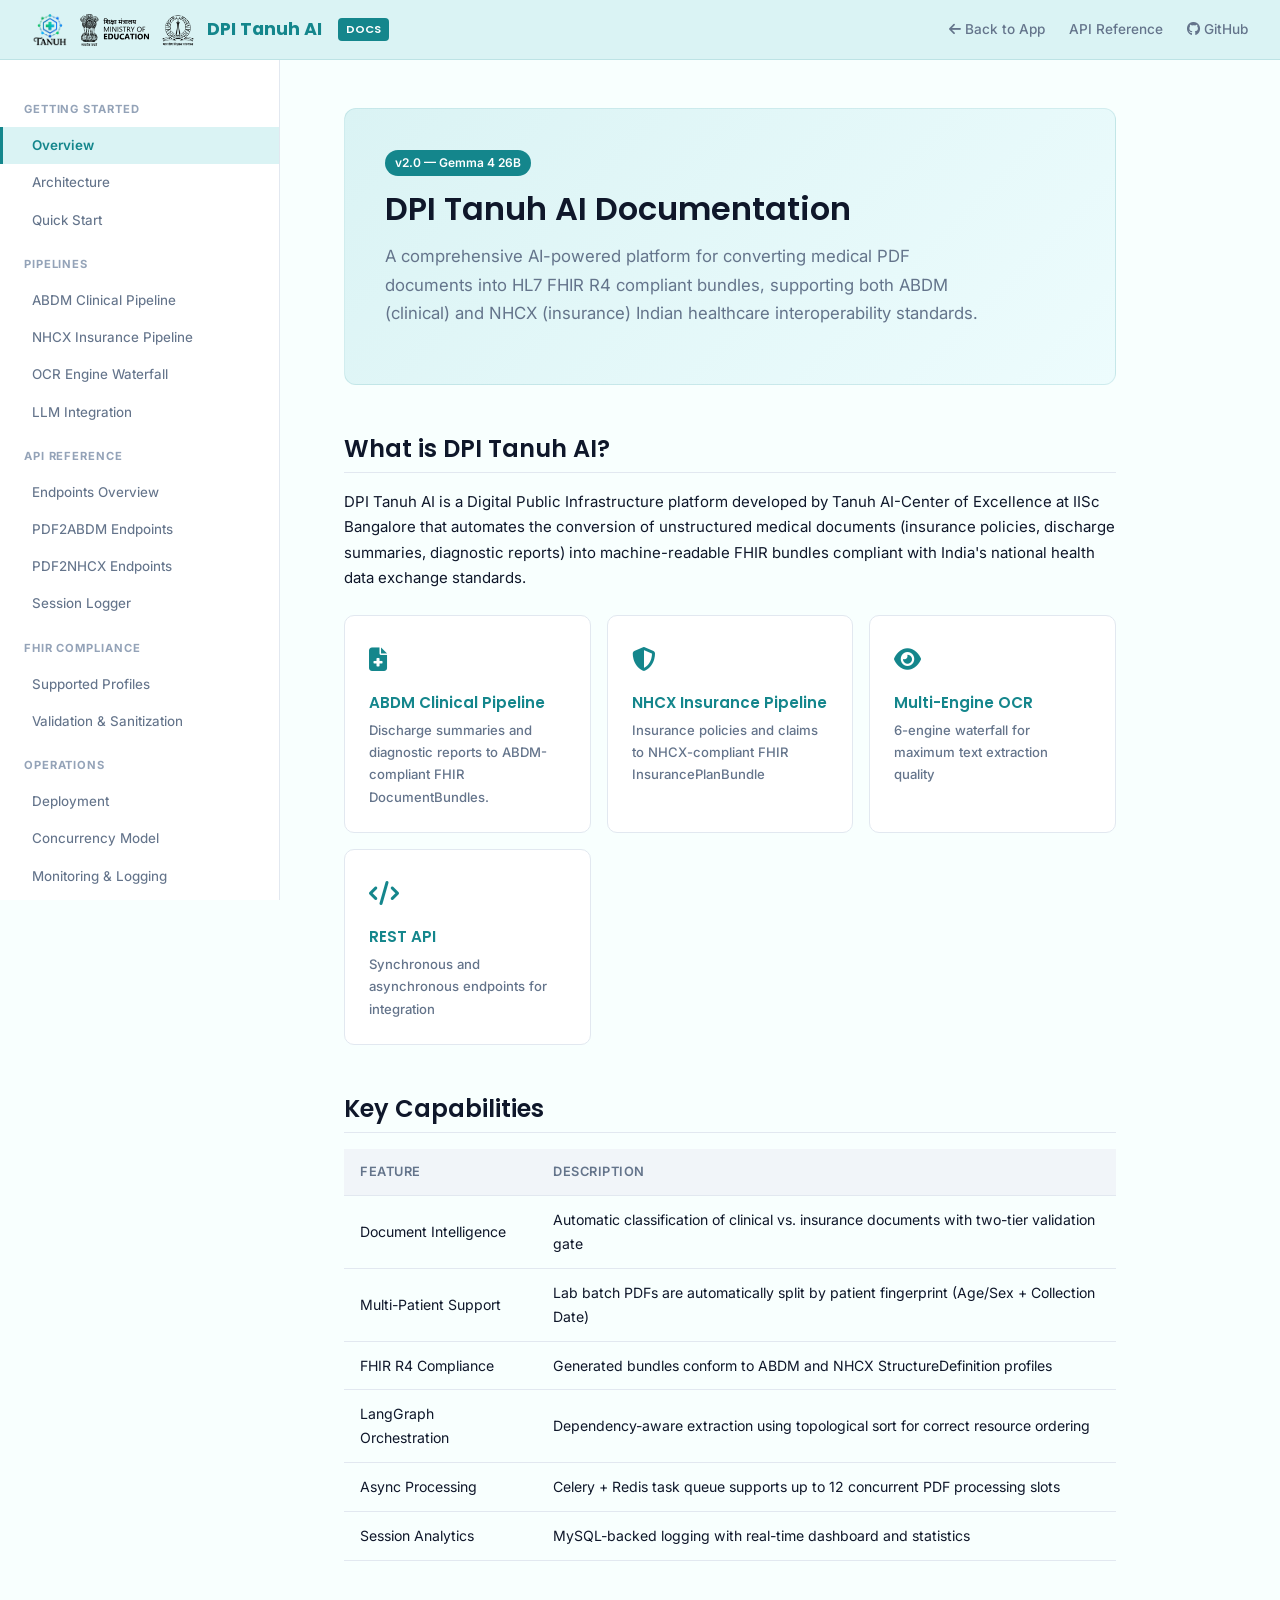
==== commit 68c40cd9: "fix: remove NHA logo, add MOE/IISc logos to docs, disable session-logger for local testing - Remove " ====
--- a/frontend/docs/index.html
+++ b/frontend/docs/index.html
@@ -15,6 +15,8 @@
 <nav class="docs-topbar">
     <a href="../index.html" class="topbar-brand">
         <img src="../assets/tanuh.png" alt="Tanuh AI">
+        <img src="../assets/MoE_Logo.svg" alt="Ministry of Education Logo" style="height:32px;">
+        <img src="../assets/IISc_Logo.png" alt="IISc Logo" style="height:32px;">
         <span>DPI Tanuh AI</span>
         <span class="docs-badge">DOCS</span>
     </a>
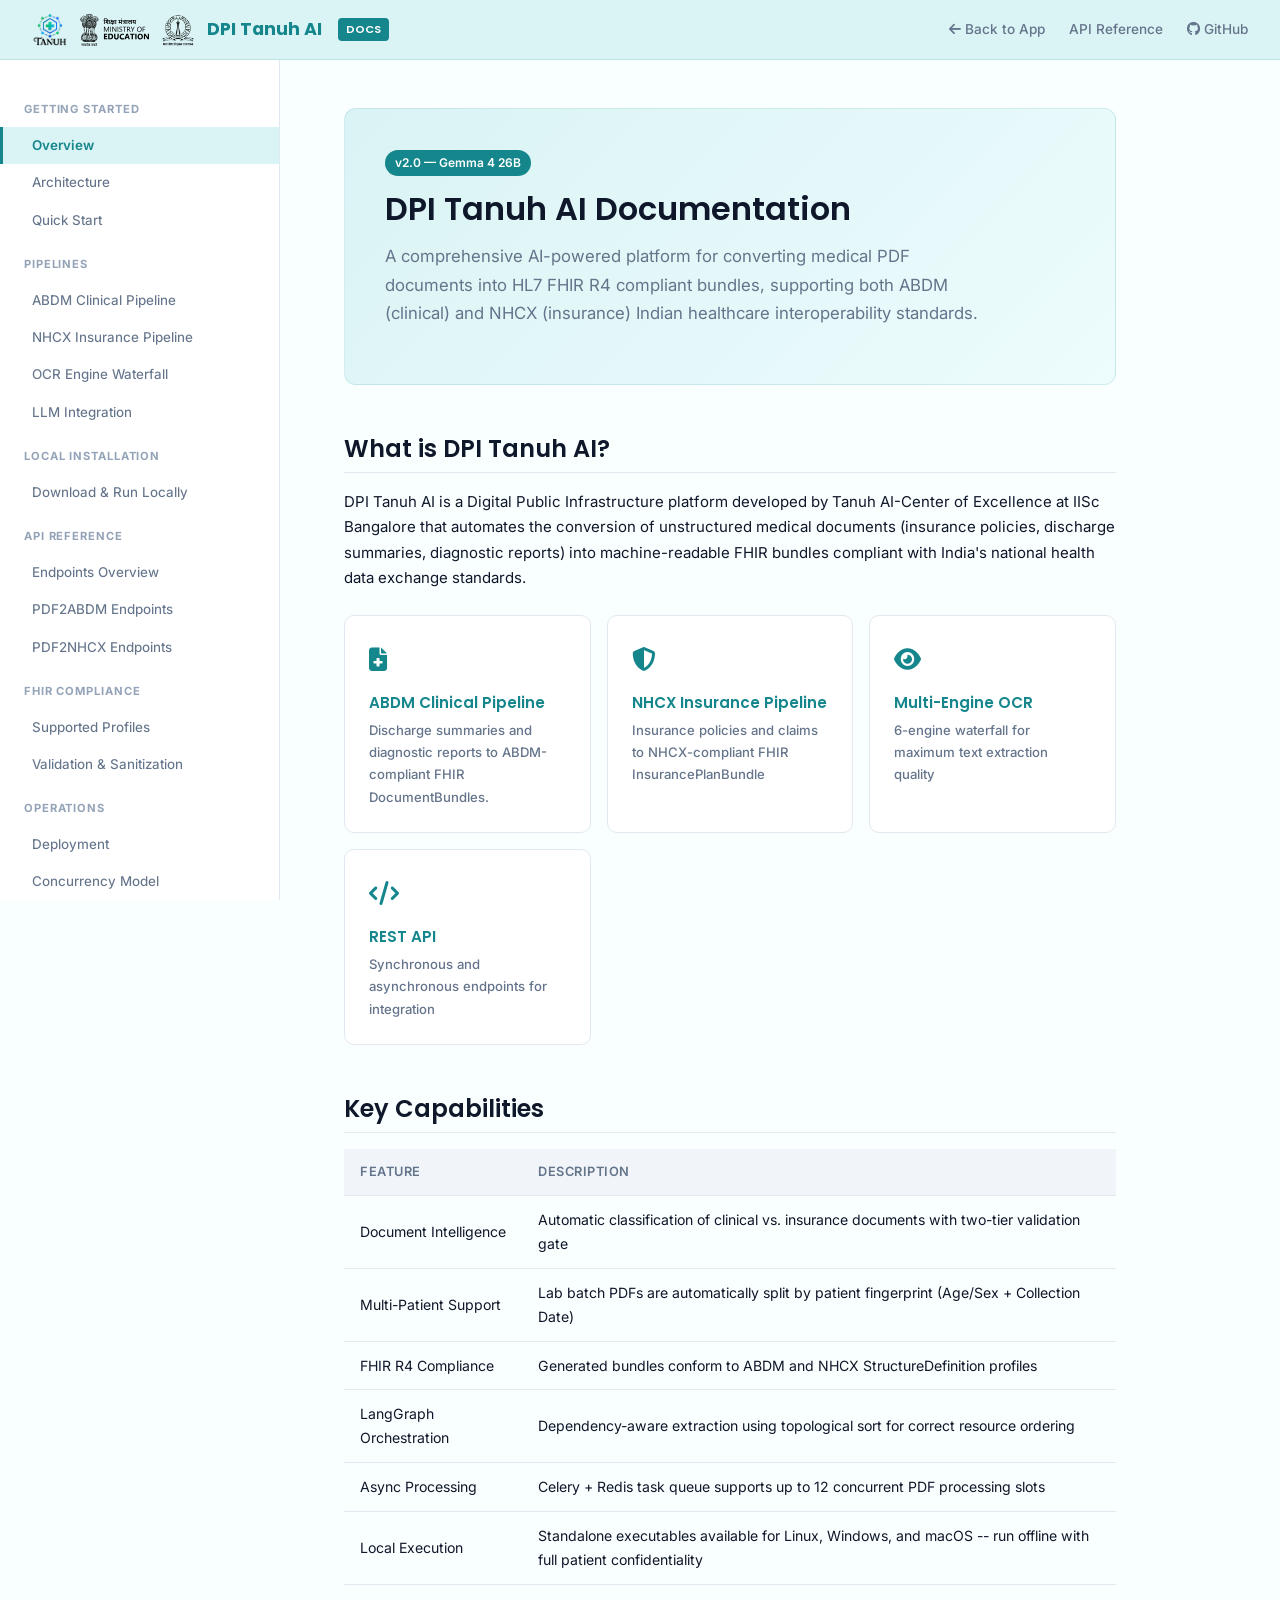
==== commit 6955a125: "Docs updated for Run Locally Feature" ====
--- a/frontend/docs/index.html
+++ b/frontend/docs/index.html
@@ -45,11 +45,14 @@
             <a href="#llm-integration" class="sidebar-link" onclick="navigateTo('llm-integration')">LLM Integration</a>
         </div>
         <div class="sidebar-section">
+            <div class="sidebar-section-title">Local Installation</div>
+            <a href="#local-install" class="sidebar-link" onclick="navigateTo('local-install')">Download &amp; Run Locally</a>
+        </div>
+        <div class="sidebar-section">
             <div class="sidebar-section-title">API Reference</div>
             <a href="#api-reference" class="sidebar-link" onclick="navigateTo('api-reference')">Endpoints Overview</a>
             <a href="#api-abdm" class="sidebar-link" onclick="navigateTo('api-abdm')">PDF2ABDM Endpoints</a>
             <a href="#api-nhcx" class="sidebar-link" onclick="navigateTo('api-nhcx')">PDF2NHCX Endpoints</a>
-            <a href="#api-session" class="sidebar-link" onclick="navigateTo('api-session')">Session Logger</a>
         </div>
         <div class="sidebar-section">
             <div class="sidebar-section-title">FHIR Compliance</div>
@@ -112,7 +115,7 @@
                     <tr><td>FHIR R4 Compliance</td><td>Generated bundles conform to ABDM and NHCX StructureDefinition profiles</td></tr>
                     <tr><td>LangGraph Orchestration</td><td>Dependency-aware extraction using topological sort for correct resource ordering</td></tr>
                     <tr><td>Async Processing</td><td>Celery + Redis task queue supports up to 12 concurrent PDF processing slots</td></tr>
-                    <tr><td>Session Analytics</td><td>MySQL-backed logging with real-time dashboard and statistics</td></tr>
+                    <tr><td>Local Execution</td><td>Standalone executables available for Linux, Windows, and macOS -- run offline with full patient confidentiality</td></tr>
                 </tbody>
             </table>
         </section>
@@ -129,28 +132,28 @@
                                         +--------+---------+
                                                  |
                           +----------------------+----------------------+
-                          |                      |                      |
-                +---------v--------+   +---------v--------+   +--------v---------+
-                |   pdf2abdm       |   |   pdf2nhcx       |   | session-logger   |
-                |  (FastAPI :8000) |   |  (FastAPI :8001) |   | (FastAPI :8002)  |
-                +---------+--------+   +---------+--------+   +--------+---------+
-                          |                      |                      |
-                          +----------+-----------+                      |
-                                     |                                  |
-                          +----------v-----------+           +----------v----------+
-                          |     Celery Workers   |           |   Cloud SQL MySQL   |
-                          |  (3 replicas x 4)    |           |  (34.14.140.183)    |
-                          +----------+-----------+           +---------------------+
-                                     |
-                          +----------v-----------+
-                          |     Redis            |
-                          |  (Broker + Backend)  |
-                          +----------+-----------+
-                                     |
-                          +----------v-----------+
-                          |   Vertex AI (LLM)    |
-                          |   Gemma 4 26B MaaS   |
-                          +----------------------+</div>
+                          |                                             |
+                +---------v--------+                          +---------v--------+
+                |   pdf2abdm       |                          |   pdf2nhcx       |
+                |  (FastAPI :8000) |                          |  (FastAPI :8001) |
+                +---------+--------+                          +---------+--------+
+                          |                                             |
+                          +---------------------+-----------------------+
+                                                |
+                                     +----------v-----------+
+                                     |     Celery Workers   |
+                                     |  (3 replicas x 4)    |
+                                     +----------+-----------+
+                                                |
+                                     +----------v-----------+
+                                     |     Redis            |
+                                     |  (Broker + Backend)  |
+                                     +----------+-----------+
+                                                |
+                                     +----------v-----------+
+                                     |   Vertex AI (LLM)    |
+                                     |   Gemma 4 26B MaaS   |
+                                     +----------------------+</div>
 
             <h2>Service Overview</h2>
             <table>
@@ -162,7 +165,6 @@
                     <tr><td><code>pdf2abdm</code></td><td>8000</td><td>Clinical document pipeline (ABDM profiles)</td></tr>
                     <tr><td><code>pdf2nhcx</code></td><td>8001</td><td>Insurance document pipeline (NHCX profiles)</td></tr>
                     <tr><td><code>celery-worker</code></td><td>&mdash;</td><td>Background task processing (3 replicas, concurrency=4)</td></tr>
-                    <tr><td><code>session-logger</code></td><td>8002</td><td>Session logging and analytics API</td></tr>
                     <tr><td><code>redis</code></td><td>6379</td><td>Task broker, result backend, progress store</td></tr>
                 </tbody>
             </table>
@@ -191,7 +193,7 @@
                 </div>
                 <div class="pipeline-step">
                     <h4>6. Result Delivery</h4>
-                    <p>FHIR bundle stored in Redis (24h TTL), uploaded to GCS, session logged to MySQL.</p>
+                    <p>FHIR bundle stored in Redis (24h TTL) and uploaded to GCS.</p>
                 </div>
             </div>
         </section>
@@ -213,12 +215,7 @@
             <pre><code>GOOGLE_CLOUD_PROJECT=your-gcp-project-id
 GOOGLE_APPLICATION_CREDENTIALS=/path/to/service-account.json
 REDIS_URL=redis://redis:6379/0
-GCS_BUCKET=your-bucket-name
-SESSION_LOGGER_URL=http://session-logger:8002
-DB_HOST=34.14.140.183
-DB_NAME=nhcx
-DB_USER=your-db-user
-DB_PASSWORD=your-db-password</code></pre>
+GCS_BUCKET=your-bucket-name</code></pre>
 
             <h2>Launch</h2>
             <pre><code># Clone the repository
@@ -233,7 +230,7 @@
 
             <div class="callout callout-info">
                 <strong>Ports</strong>
-                Frontend: <code>http://localhost:8080</code> | ABDM API: <code>:8000</code> | NHCX API: <code>:8001</code> | Logger: <code>:8002</code>
+                Frontend: <code>http://localhost:8080</code> | ABDM API: <code>:8000</code> | NHCX API: <code>:8001</code>
             </div>
 
             <h2>Test a Conversion</h2>
@@ -501,10 +498,10 @@
                     <h4>PDF2NHCX</h4>
                     <p>Insurance documents &rarr; FHIR InsurancePlanBundle</p>
                 </a>
-                <a class="doc-card" href="#api-session" onclick="navigateTo('api-session')">
-                    <div class="card-icon"><i class="fas fa-chart-line" style="color: var(--primary)"></i></div>
-                    <h4>Session Logger</h4>
-                    <p>Analytics, logs, and processing statistics</p>
+                <a class="doc-card" href="#local-install" onclick="navigateTo('local-install')">
+                    <div class="card-icon"><i class="fas fa-download" style="color: var(--primary)"></i></div>
+                    <h4>Run Locally</h4>
+                    <p>Download executable for Linux, Windows, or macOS</p>
                 </a>
             </div>
         </section>
@@ -668,46 +665,117 @@
             </div>
         </section>
 
-        <!-- API Session Logger Section -->
-        <section id="api-session" class="doc-section">
-            <h1>Session Logger API</h1>
-            <p>Logging and analytics service for tracking all document processing sessions.</p>
-
-            <div class="endpoint-block">
-                <div class="endpoint-header">
-                    <span class="method method-post">POST</span>
-                    <code>/session-logger/log</code>
-                </div>
-                <div class="endpoint-body">
-                    <p><strong>Record a processing session.</strong> Called automatically by pipeline services (fire-and-forget).</p>
-                    <h4>Request Body</h4>
-                    <pre><code>{
-  "service": "pdf2nhcx",
-  "ip_address": "192.168.1.1",
-  "pdf_location": "pdf_uploads/nhcx/policy.pdf",
-  "json_location": "json_output/nhcx/FHIR_BUNDLE.json"
-}</code></pre>
-                </div>
-            </div>
-
-            <div class="endpoint-block">
-                <div class="endpoint-header">
-                    <span class="method method-get">GET</span>
-                    <code>/session-logger/logs</code>
-                </div>
-                <div class="endpoint-body">
-                    <p><strong>Retrieve session logs.</strong> Supports pagination and filtering.</p>
-                </div>
-            </div>
-
-            <div class="endpoint-block">
-                <div class="endpoint-header">
-                    <span class="method method-get">GET</span>
-                    <code>/session-logger/logs/stats</code>
-                </div>
-                <div class="endpoint-body">
-                    <p><strong>Get aggregate statistics.</strong> Total conversions, success rates, processing times.</p>
-                </div>
+        <!-- Local Installation Section -->
+        <section id="local-install" class="doc-section">
+            <h1>Run Locally (Offline Mode)</h1>
+            <p>Download a single executable file for your operating system. No Python, no pip, no cloud APIs needed. All processing happens entirely on your machine with full patient data confidentiality.</p>
+
+            <div class="callout callout-warning">
+                <strong>Requirements</strong>
+                <ul style="margin:6px 0 0 0; padding-left:18px;">
+                    <li><strong>NVIDIA GPU with 16 GB+ VRAM</strong> (e.g., RTX 4090, A100, L4) or Apple Silicon Mac with 16 GB+ unified memory</li>
+                    <li>Linux x86_64 / Windows 10+ / macOS 13+</li>
+                    <li>~20 GB free disk space (16 GB for the LLM model + executable)</li>
+                </ul>
+            </div>
+
+            <div class="callout callout-success">
+                <strong>Source code is not exposed</strong> -- the executable bundles everything into a compressed binary. Users cannot see or modify the pipeline source code.
+            </div>
+
+            <h2>Step 1: Download for Your Platform</h2>
+            <div class="card-grid">
+                <a class="doc-card" href="https://drive.google.com/file/d/1Jb-KK6i1bTNtJ9731zMX8MBcMXfcWalI/view?usp=sharing" target="_blank" style="text-decoration:none;">
+                    <div class="card-icon"><i class="fab fa-linux" style="color: var(--primary); font-size: 2rem;"></i></div>
+                    <h4>Linux (x86_64)</h4>
+                    <p>AppImage (~400 MB)<br>Ubuntu 20.04+, Fedora 33+</p>
+                </a>
+                <a class="doc-card" href="https://drive.google.com/file/d/16rnbuXTHooIWeh4R_2OmxLBNOnbjHt7D/view?usp=sharing" target="_blank" style="text-decoration:none;">
+                    <div class="card-icon"><i class="fab fa-windows" style="color: var(--primary); font-size: 2rem;"></i></div>
+                    <h4>Windows (x86_64)</h4>
+                    <p>Portable EXE (~400 MB)<br>Windows 10 / 11</p>
+                </a>
+                <a class="doc-card" href="https://drive.google.com/file/d/1Lf6Mbydg_KCnPS-xKkDRwqVuvkFaQgYW/view?usp=sharing" target="_blank" style="text-decoration:none;">
+                    <div class="card-icon"><i class="fab fa-apple" style="color: var(--primary); font-size: 2rem;"></i></div>
+                    <h4>macOS</h4>
+                    <p>Binary (~400 MB)<br>macOS 13+ (Apple Silicon / Intel)</p>
+                </a>
+            </div>
+
+            <h2>Step 2: Install Ollama</h2>
+            <p>Ollama runs the LLM (Gemma 4 26B) locally on your GPU. Install it from <a href="https://ollama.com/download" target="_blank" style="color: var(--primary);">ollama.com/download</a>.</p>
+            <pre><code># Linux (one-line install)
+curl -fsSL https://ollama.com/install.sh | sh
+
+# Windows / macOS: download the installer from https://ollama.com/download</code></pre>
+
+            <h2>Step 3: Pull the LLM Model</h2>
+            <pre><code># Downloads ~16 GB model (requires 16 GB+ GPU VRAM)
+ollama pull gemma4:26b</code></pre>
+
+            <h2>Step 4: Unzip &amp; Run</h2>
+
+            <h4>Linux</h4>
+            <pre><code># Unzip the downloaded file
+unzip nhcx-extract-linux-x86_64.zip
+
+# Install FUSE if not already present
+sudo apt install libfuse2       # Ubuntu/Debian
+sudo dnf install fuse-libs      # Fedora/RHEL
+
+# Make executable and run
+chmod +x nhcx-extract-1.0.0-x86_64.AppImage
+./nhcx-extract-1.0.0-x86_64.AppImage check -m gemma4:26b</code></pre>
+
+            <h4>Windows</h4>
+            <pre><code># Unzip the downloaded file, then open Command Prompt:
+nhcx-extract.exe check -m gemma4:26b</code></pre>
+
+            <h4>macOS</h4>
+            <pre><code># Unzip the downloaded file
+unzip nhcx-extract-macos.zip
+
+chmod +x nhcx-extract
+# First run: macOS will block it. Go to System Settings > Privacy & Security > Allow Anyway
+./nhcx-extract check -m gemma4:26b</code></pre>
+
+            <h2>Step 5: Extract FHIR Bundles</h2>
+
+            <h4>Linux</h4>
+            <pre><code>./nhcx-extract-1.0.0-x86_64.AppImage abdm report.pdf -o result.json -m gemma4:26b
+./nhcx-extract-1.0.0-x86_64.AppImage nhcx policy.pdf -o result.json -m gemma4:26b
+./nhcx-extract-1.0.0-x86_64.AppImage auto document.pdf -o result.json -m gemma4:26b</code></pre>
+
+            <h4>Windows</h4>
+            <pre><code>nhcx-extract.exe abdm report.pdf -o result.json -m gemma4:26b
+nhcx-extract.exe nhcx policy.pdf -o result.json -m gemma4:26b
+nhcx-extract.exe auto document.pdf -o result.json -m gemma4:26b</code></pre>
+
+            <h4>macOS</h4>
+            <pre><code>./nhcx-extract abdm report.pdf -o result.json -m gemma4:26b
+./nhcx-extract nhcx policy.pdf -o result.json -m gemma4:26b
+./nhcx-extract auto document.pdf -o result.json -m gemma4:26b</code></pre>
+
+            <h2>Command Reference</h2>
+            <p>Replace <code>nhcx-extract</code> with the executable name for your platform:<br>
+            Linux: <code>./nhcx-extract-1.0.0-x86_64.AppImage</code> &nbsp;|&nbsp; Windows: <code>nhcx-extract.exe</code> &nbsp;|&nbsp; macOS: <code>./nhcx-extract</code></p>
+            <table>
+                <thead>
+                    <tr><th>Command</th><th>Description</th></tr>
+                </thead>
+                <tbody>
+                    <tr><td><code>nhcx-extract check -m gemma4:26b</code></td><td>Verify Ollama and model are ready</td></tr>
+                    <tr><td><code>nhcx-extract abdm &lt;pdf&gt; -o &lt;output&gt; -m gemma4:26b</code></td><td>Extract ABDM FHIR bundle from clinical PDF</td></tr>
+                    <tr><td><code>nhcx-extract nhcx &lt;pdf&gt; -o &lt;output&gt; -m gemma4:26b</code></td><td>Extract NHCX FHIR bundle from insurance PDF</td></tr>
+                    <tr><td><code>nhcx-extract auto &lt;pdf&gt; -o &lt;output&gt; -m gemma4:26b</code></td><td>Auto-detect type and extract</td></tr>
+                    <tr><td><code>nhcx-extract --help</code></td><td>Show all options</td></tr>
+                    <tr><td><code>nhcx-extract --version</code></td><td>Show version</td></tr>
+                </tbody>
+            </table>
+
+            <div class="callout callout-warning">
+                <strong>GPU Requirement</strong>
+                You need an NVIDIA GPU with at least 16 GB VRAM (e.g., RTX 4090, A100, L4) to run the gemma4:26b model. On macOS, Apple Silicon M1/M2/M3/M4 with 16 GB+ unified memory is supported natively by Ollama.
             </div>
         </section>
 
@@ -808,8 +876,7 @@
   pdf2abdm:       # Clinical pipeline (port 8000)
   pdf2nhcx:       # Insurance pipeline (port 8001)
   celery-worker:  # 3 replicas, concurrency=4
-  frontend:       # Apache reverse proxy (port 8080)
-  session-logger: # Analytics API (port 8002)</code></pre>
+  frontend:       # Apache reverse proxy (port 8080)</code></pre>
 
             <h2>Resource Requirements</h2>
             <table>
@@ -821,7 +888,6 @@
                     <tr><td>celery-worker (each)</td><td>2 cores</td><td>4GB</td><td>3 replicas recommended for production</td></tr>
                     <tr><td>redis</td><td>1 core</td><td>512MB</td><td>Increase for high-throughput scenarios</td></tr>
                     <tr><td>frontend</td><td>0.5 core</td><td>128MB</td><td>Static file serving only</td></tr>
-                    <tr><td>session-logger</td><td>0.5 core</td><td>256MB</td><td>Lightweight logging service</td></tr>
                 </tbody>
             </table>
 
@@ -835,7 +901,6 @@
                     <tr><td><code>GOOGLE_APPLICATION_CREDENTIALS</code></td><td>Yes</td><td>Path to service account JSON</td></tr>
                     <tr><td><code>REDIS_URL</code></td><td>Yes</td><td>Redis connection string</td></tr>
                     <tr><td><code>GCS_BUCKET</code></td><td>Yes</td><td>GCS bucket for output storage</td></tr>
-                    <tr><td><code>DB_HOST</code></td><td>Yes</td><td>MySQL host for session logs</td></tr>
                     <tr><td><code>TASK_RESULT_TTL</code></td><td>No</td><td>Redis result cache TTL (default: 86400s)</td></tr>
                     <tr><td><code>MAX_FILE_SIZE_MB</code></td><td>No</td><td>Upload size limit (default: 50MB)</td></tr>
                 </tbody>
@@ -911,31 +976,6 @@
             <h1>Monitoring &amp; Logging</h1>
             <p>The platform includes built-in session logging and a real-time dashboard for operational visibility.</p>
 
-            <h2>Session Logger</h2>
-            <p>Every document processing session (success or failure) is logged to Cloud SQL MySQL:</p>
-            <table>
-                <thead>
-                    <tr><th>Field</th><th>Type</th><th>Description</th></tr>
-                </thead>
-                <tbody>
-                    <tr><td><code>id</code></td><td>INT (PK)</td><td>Auto-increment session ID</td></tr>
-                    <tr><td><code>service</code></td><td>VARCHAR</td><td><code>pdf2abdm</code> or <code>pdf2nhcx</code></td></tr>
-                    <tr><td><code>ip_address</code></td><td>VARCHAR</td><td>Client IP address</td></tr>
-                    <tr><td><code>pdf_location</code></td><td>TEXT</td><td>GCS path of uploaded PDF</td></tr>
-                    <tr><td><code>json_location</code></td><td>TEXT</td><td>GCS path of output FHIR bundle</td></tr>
-                    <tr><td><code>created_at</code></td><td>TIMESTAMP</td><td>Processing timestamp</td></tr>
-                </tbody>
-            </table>
-
-            <h2>Dashboard</h2>
-            <p>The frontend Dashboard tab provides real-time statistics:</p>
-            <ul>
-                <li>Total documents processed (ABDM + NHCX)</li>
-                <li>Success/failure rates</li>
-                <li>Processing time distributions</li>
-                <li>Service-wise breakdown</li>
-            </ul>
-
             <h2>Container Logs</h2>
             <pre><code># All services
 docker compose logs -f
